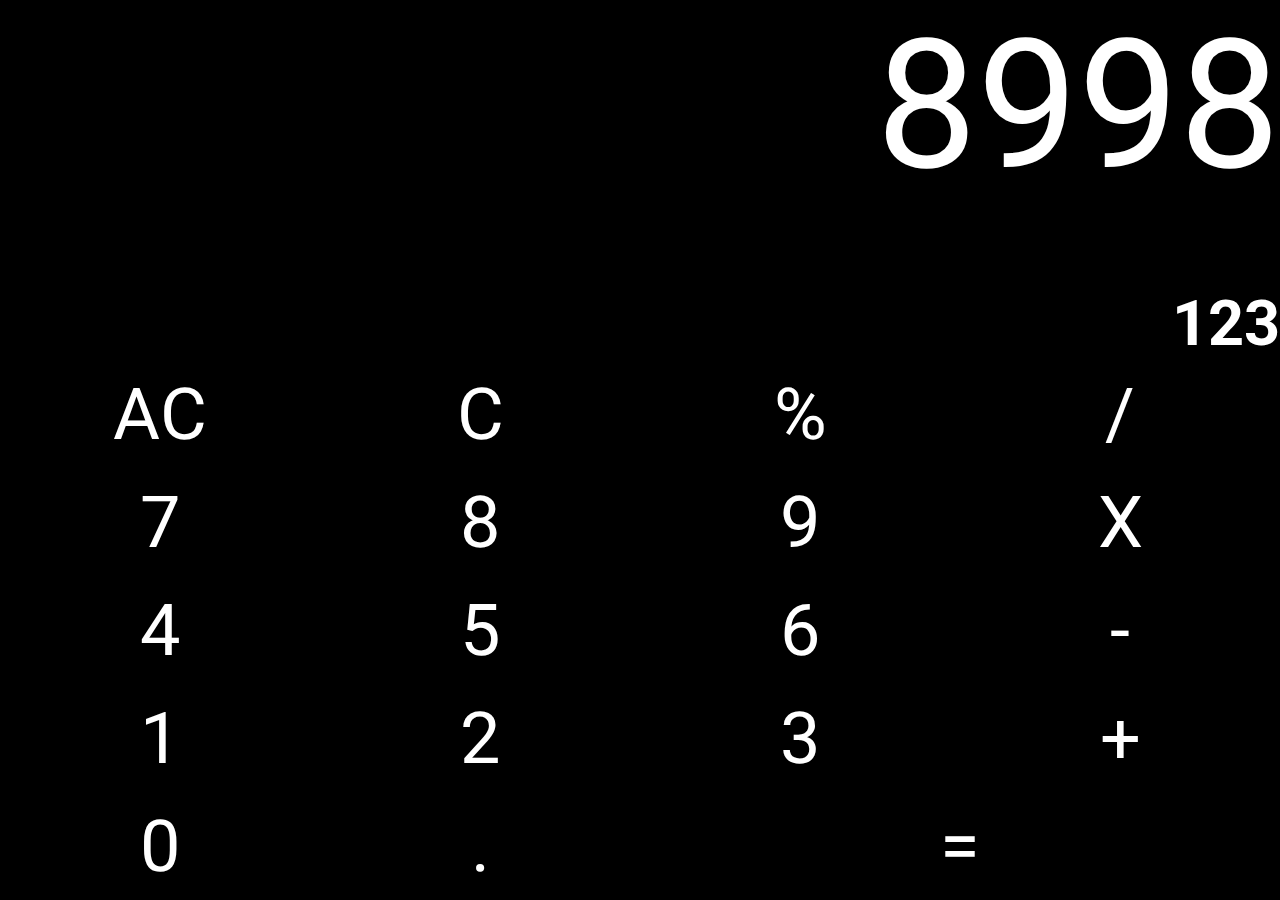
==== index.html @ 354b6467 "Frontend Design Done" ====
<!-- 
    Developer: Anubhav Singh
    Project: Capstone-Project-1 
    Task By: Novasemita
    Technologies used: HTML5, CSS3, JavaScript
    File: index.html

 -->

<!DOCTYPE html>
<html lang="en">

<head>
    <meta charset="UTF-8">
    <meta name="viewport" content="width=device-width, initial-scale=1.0">
    <title>NOVASEMITA CALCULATOR - CAPSTONE-PROJECT-1</title>
    <!-- Linking Stylesheet style.css -->
    <link rel="stylesheet" href="CSS/style.css">

    <!-- Google Fonts Section -->
    <link href="https://fonts.googleapis.com/css?family=Roboto&display=swap" rel="stylesheet">

    <!-- Fontawesome Icons if any -->
</head>

<body>
    <section class="calculator">
        <div class="screen">
            <input type="text" autofocus id="screen" value="8998" readonly>
            <h3 id="answer">123</h3>
        </div>
        <div class="inputbuttons">
            <!-- Row1 -->
            <button class="keys operator">AC</button>
            <button class="keys operator">C</button>
            <button class="keys operator">%</button>
            <button class="keys operator">/</button>
            <!-- Row2 -->
            <button class="keys number">7</button>
            <button class="keys number">8</button>
            <button class="keys number">9</button>
            <button class="keys operator">X</button>
            <!-- Row3 -->
            <button class="keys number">4</button>
            <button class="keys number">5</button>
            <button class="keys number">6</button>
            <button class="keys operator">-</button>
            <!-- Row4 -->
            <button class="keys number">1</button>
            <button class="keys number">2</button>
            <button class="keys number">3</button>
            <button class="keys operator">+</button>
            <!-- Row5 -->
            <button class="keys number">0</button>
            <button class="keys operator">.</button>
            <button class="keys operator equalto">=</button>
        </div>
    </section>

    <!-- Linking Script file main.js -->
    <script src="JS/main.js"></script>
</body>

</html>
---- CSS/style.css ----
/* 
Developer: Anubhav Singh
Project: Capstone-Project-1 
Task By: Novasemita
Technologies used: HTML5, CSS3, JavaScript
File: CSS/style.css 

*/

/* Resetting */
*{
    box-sizing: border-box;
    margin:0;
    padding: 0;
    font-family: 'Roboto', sans-serif;
}

.calculator{
    width: 100%;
    height: 100vh;
}

.screen{
    height: 40%;
    display: flex;
    flex-direction: column;
    align-items: flex-end;
    background-color: #000;
    justify-content: space-between;
}
.inputbuttons{
    display: flex;
    height: 60%;
    flex-wrap: wrap;
    flex-direction: row;
}
button{
    background-color: #000;
    font-size: 8vh;
    color: white;
    border: 0;
    width: 25%;
}
button:active{
    background-color: darkgrey;
    color:tomato;
    font-weight: bold;
    transition: all 0.2s;
}

input{
    border:0;
    width:100%;
    font-size:20vh;
    text-align:right;
    outline:none;
    background-color:transparent;
    color:white;
}

.equalto{
    width: 50%;
}

#answer{
    font-size:7vh;
    color:white;
}
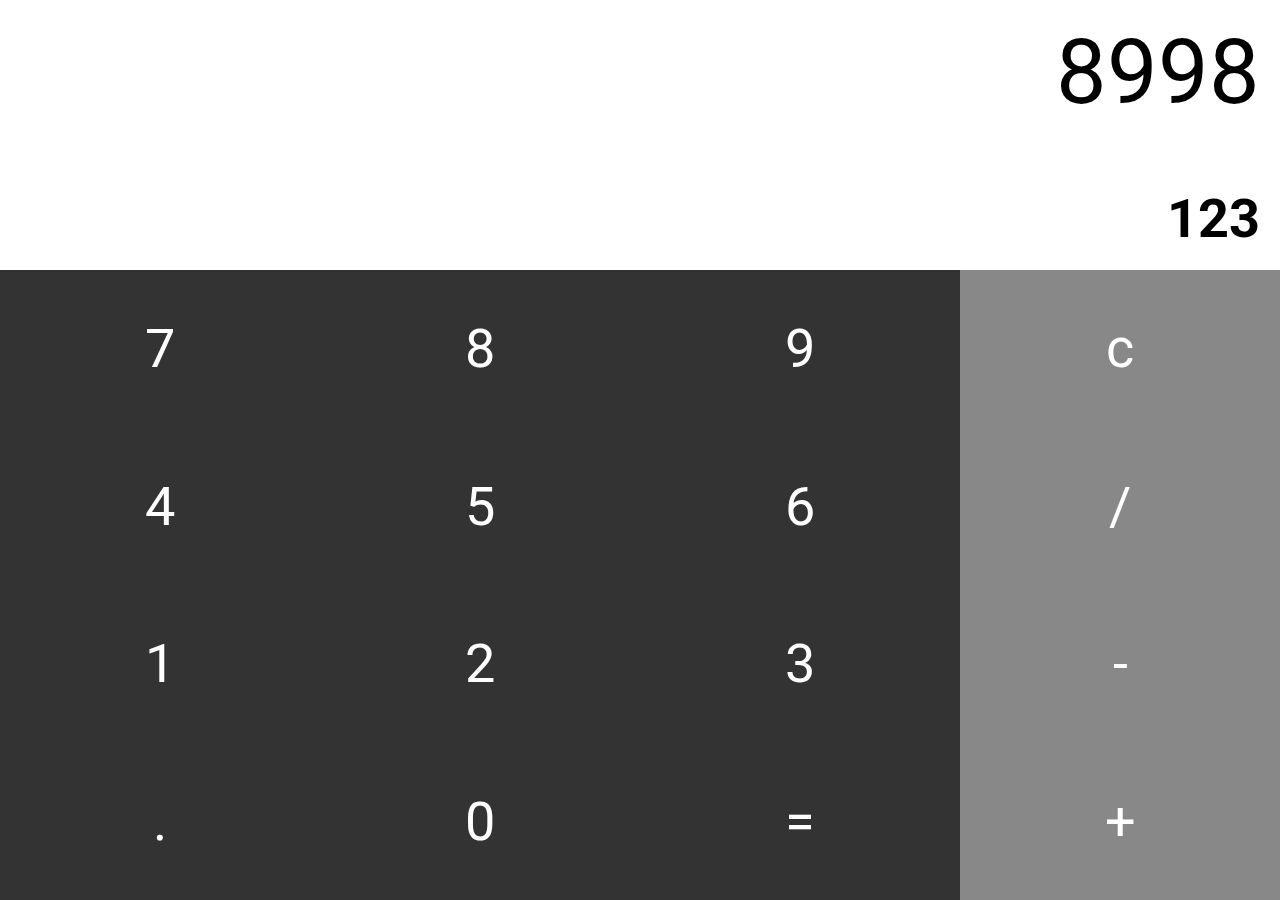
==== commit 47971cf0: "Improved UI of Calculator" ====
--- a/index.html
+++ b/index.html
@@ -31,29 +31,25 @@
         </div>
         <div class="inputbuttons">
             <!-- Row1 -->
-            <button class="keys operator">AC</button>
-            <button class="keys operator">C</button>
-            <button class="keys operator">%</button>
-            <button class="keys operator">/</button>
+            <button class="keys number dg">7</button>
+            <button class="keys number dg">8</button>
+            <button class="keys number dg">9</button>
+            <button class="keys operator lg">c</button>
             <!-- Row2 -->
-            <button class="keys number">7</button>
-            <button class="keys number">8</button>
-            <button class="keys number">9</button>
-            <button class="keys operator">X</button>
+            <button class="keys number dg">4</button>
+            <button class="keys number dg">5</button>
+            <button class="keys number dg">6</button>
+            <button class="keys operator lg">/</button>
             <!-- Row3 -->
-            <button class="keys number">4</button>
-            <button class="keys number">5</button>
-            <button class="keys number">6</button>
-            <button class="keys operator">-</button>
+            <button class="keys number dg">1</button>
+            <button class="keys number dg">2</button>
+            <button class="keys number dg">3</button>
+            <button class="keys operator lg">-</button>
             <!-- Row4 -->
-            <button class="keys number">1</button>
-            <button class="keys number">2</button>
-            <button class="keys number">3</button>
-            <button class="keys operator">+</button>
-            <!-- Row5 -->
-            <button class="keys number">0</button>
-            <button class="keys operator">.</button>
-            <button class="keys operator equalto">=</button>
+            <button class="keys operator dg">.</button>
+            <button class="keys number dg">0</button>
+            <button class="keys operator dg">=</button>
+            <button class="keys operator lg">+</button>
         </div>
     </section>
 
--- a/CSS/style.css
+++ b/CSS/style.css
@@ -15,35 +15,39 @@
     font-family: 'Roboto', sans-serif;
 }
 
+body{
+    background-color: white;
+}
+
 .calculator{
     width: 100%;
     height: 100vh;
 }
 
 .screen{
-    height: 40%;
+    height: 30%;
     display: flex;
     flex-direction: column;
     align-items: flex-end;
-    background-color: #000;
+    background-color: #fff;
     justify-content: space-between;
+    
 }
 .inputbuttons{
     display: flex;
-    height: 60%;
+    height: 70%;
     flex-wrap: wrap;
     flex-direction: row;
 }
 button{
-    background-color: #000;
-    font-size: 8vh;
-    color: white;
+    
+    font-size: 6vh;
     border: 0;
     width: 25%;
+    color: #fff;
 }
 button:active{
-    background-color: darkgrey;
-    color:tomato;
+    background-color: #111;
     font-weight: bold;
     transition: all 0.2s;
 }
@@ -51,11 +55,12 @@
 input{
     border:0;
     width:100%;
-    font-size:20vh;
+    font-size:10vh;
     text-align:right;
     outline:none;
     background-color:transparent;
-    color:white;
+    color:111;
+    padding: 20px;
 }
 
 .equalto{
@@ -63,6 +68,14 @@
 }
 
 #answer{
-    font-size:7vh;
-    color:white;
+    font-size:6vh;
+    color:111;
+    padding: 20px;
+}
+
+.dg{
+    background-color: #333;
+}
+.lg{
+    background-color: #888;
 }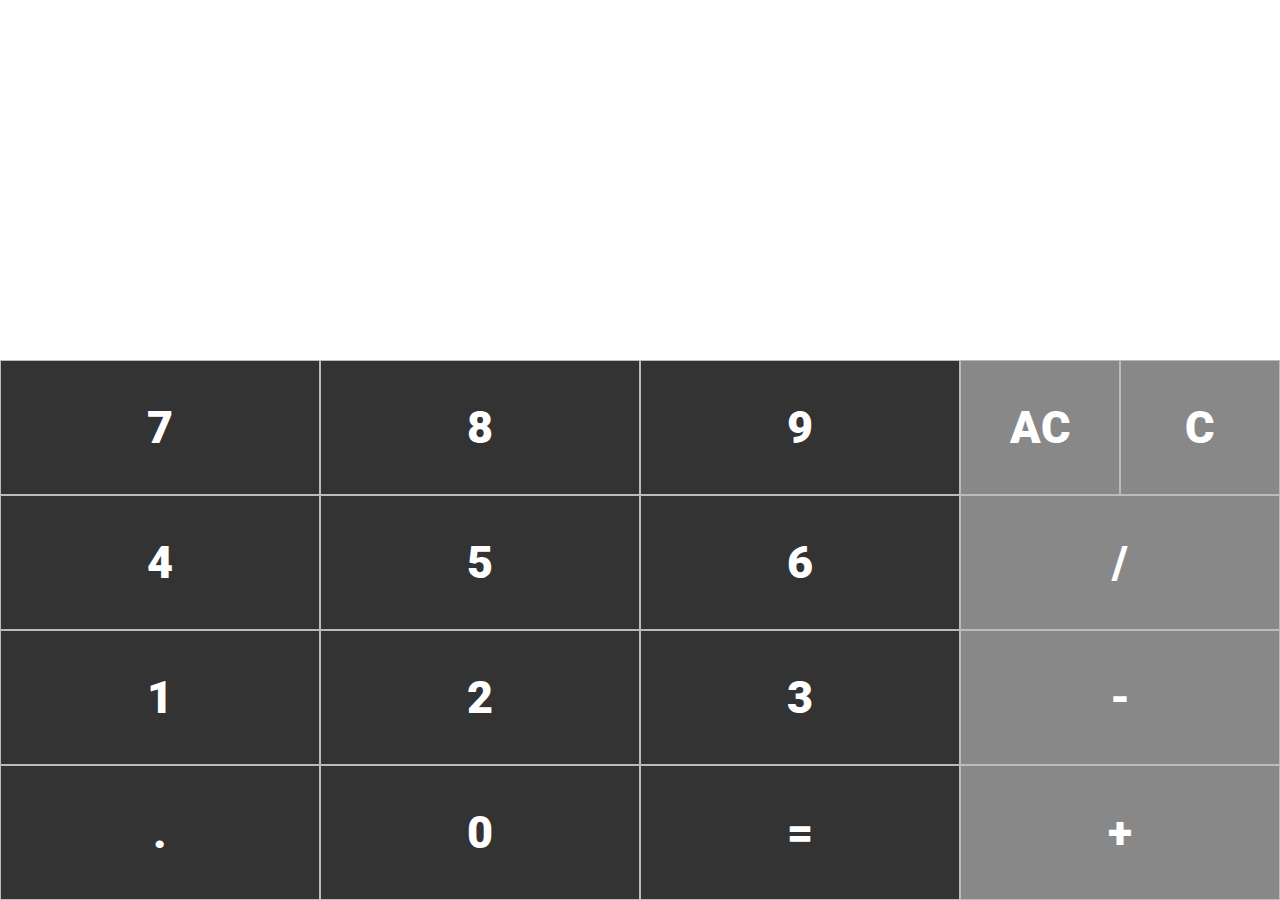
==== commit bd1e18cd: "Finished with the Build" ====
--- a/index.html
+++ b/index.html
@@ -26,15 +26,19 @@
 <body>
     <section class="calculator">
         <div class="screen">
-            <input type="text" autofocus id="screen" value="8998" readonly>
-            <h3 id="answer">123</h3>
+            <input type="text" autofocus id="screen" readonly>
+            <h3 id="answer"></h3>
         </div>
         <div class="inputbuttons">
             <!-- Row1 -->
             <button class="keys number dg">7</button>
             <button class="keys number dg">8</button>
             <button class="keys number dg">9</button>
-            <button class="keys operator lg">c</button>
+            <div class="special">
+                <button class="keys operator lg">AC</button>
+
+                <button class="keys operator lg">C</button>
+            </div>
             <!-- Row2 -->
             <button class="keys number dg">4</button>
             <button class="keys number dg">5</button>
--- a/CSS/style.css
+++ b/CSS/style.css
@@ -11,6 +11,7 @@
 *{
     box-sizing: border-box;
     margin:0;
+    font-weight: bolder;
     padding: 0;
     font-family: 'Roboto', sans-serif;
 }
@@ -25,7 +26,8 @@
 }
 
 .screen{
-    height: 30%;
+    
+    height: 40%;
     display: flex;
     flex-direction: column;
     align-items: flex-end;
@@ -35,13 +37,13 @@
 }
 .inputbuttons{
     display: flex;
-    height: 70%;
+    height: 60%;
     flex-wrap: wrap;
     flex-direction: row;
 }
 button{
     
-    font-size: 6vh;
+    font-size: 5vh;
     border: 0;
     width: 25%;
     color: #fff;
@@ -63,10 +65,19 @@
     padding: 20px;
 }
 
-.equalto{
+.special{
+    display: flex;
+    flex-direction: row;
+    width: 25%;
+    justify-content: space-between;
+}
+.keys{
+    border: 1px solid #bbb;
+}
+.special > .operator{
     width: 50%;
+    /* border: 1px solid #fff; */
 }
-
 #answer{
     font-size:6vh;
     color:111;
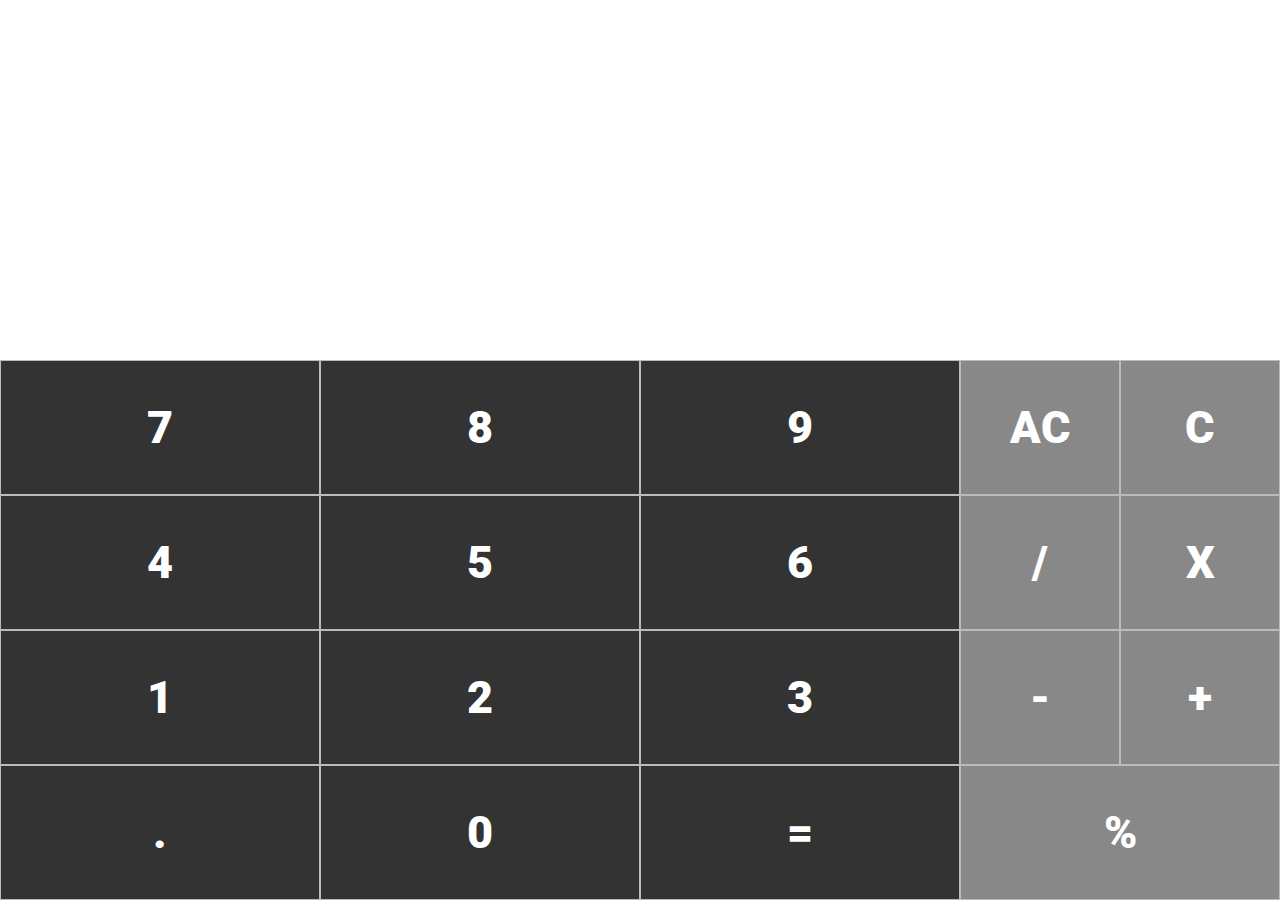
==== commit 7b6531ab: "Some Changes" ====
--- a/index.html
+++ b/index.html
@@ -43,17 +43,23 @@
             <button class="keys number dg">4</button>
             <button class="keys number dg">5</button>
             <button class="keys number dg">6</button>
-            <button class="keys operator lg">/</button>
+            <div class="special">
+                <button class="keys operator lg">/</button>
+                <button class="keys operator lg">X</button>
+            </div>
             <!-- Row3 -->
             <button class="keys number dg">1</button>
             <button class="keys number dg">2</button>
             <button class="keys number dg">3</button>
-            <button class="keys operator lg">-</button>
+            <div class="special">
+                <button class="keys operator lg">-</button>
+                <button class="keys operator lg">+</button>
+            </div>
             <!-- Row4 -->
             <button class="keys operator dg">.</button>
             <button class="keys number dg">0</button>
             <button class="keys operator dg">=</button>
-            <button class="keys operator lg">+</button>
+            <button class="keys operator lg">%</button>
         </div>
     </section>
 
